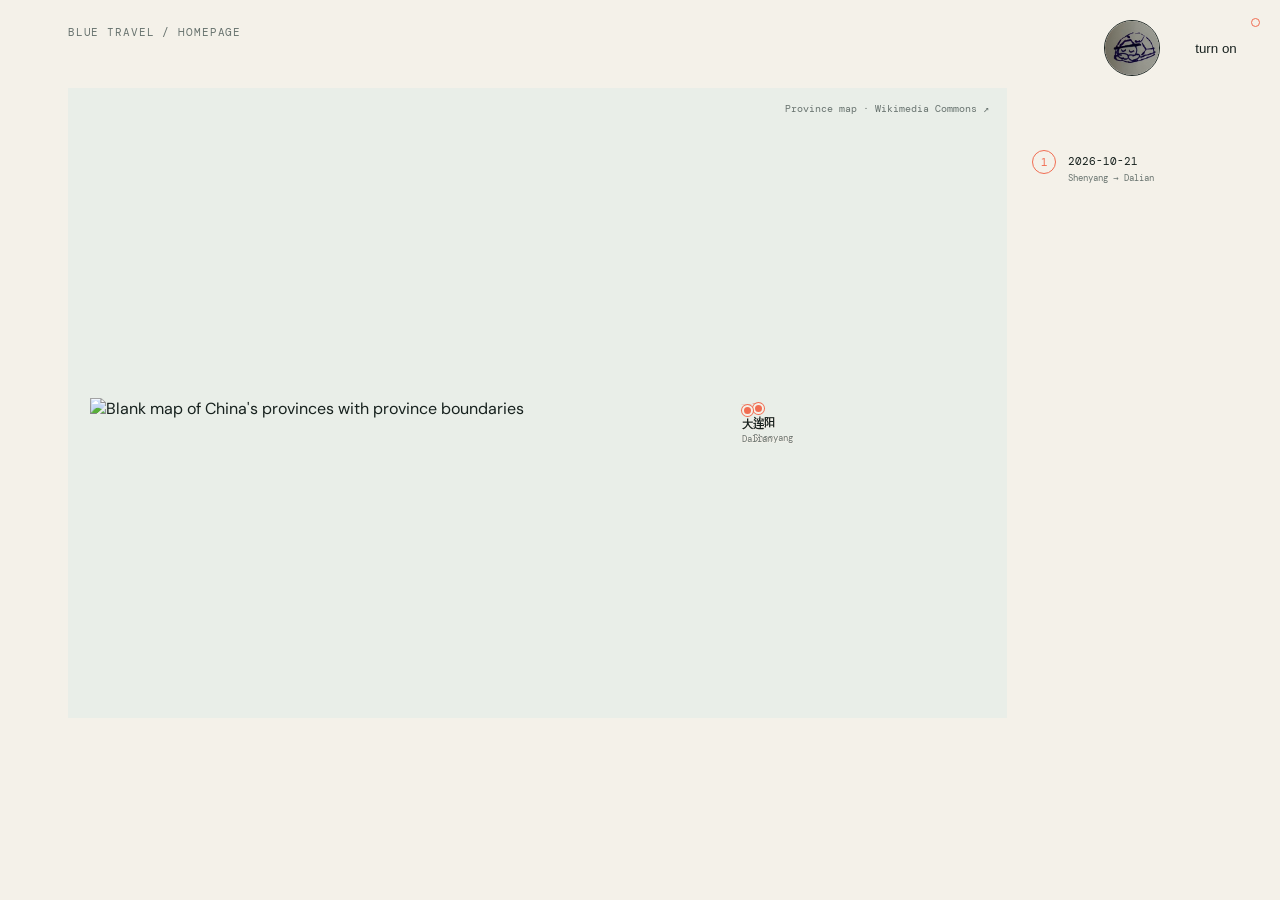
==== index.html @ b2ad7f5d "radio added" ====
<!doctype html>
<html lang="en">
  <head>
    <meta charset="UTF-8" />
    <meta name="viewport" content="width=device-width, initial-scale=1.0" />
    <meta name="description" content="Blue's map of places travelled in China." />
    <title>China map — blue travels</title>
    <link rel="stylesheet" href="styles.css" />
  </head>
  <body>
    <div class="site-shell">
      <header class="site-header map-header">
        <span class="header-stamp">Blue travel / Homepage</span>
      </header>
      <main id="top">
        <section class="map-section map-only" id="map" aria-labelledby="map-title">
          <div class="map-meta map-meta-row" id="map-title">
            <button class="map-editor-toggle" type="button" data-map-editor-toggle hidden>edit locally</button>
          </div>
          <div class="map-layout">
            <div class="map-card real-map-card">
              <a class="map-source" href="https://commons.wikimedia.org/wiki/File:China_provinces_blank.svg" target="_blank" rel="noreferrer">Province map · Wikimedia Commons ↗</a>
              <section class="map-editor" data-map-editor hidden aria-label="Local map editor">
                <div class="map-editor-heading">
                  <strong>Local map editor</strong>
                  <span>Changes stay in this browser.</span>
                </div>
                <label class="map-editor-control">Map size
                  <input data-map-scale type="range" min="0.65" max="8" step="0.01" value="1" />
                  <output data-map-scale-output>100%</output>
                </label>
                <div class="map-editor-actions">
                  <button type="button" data-map-reset>reset</button>
                  <button type="button" data-map-clear>clear saved layout</button>
                </div>
                <p class="map-editor-help">Drag the map to move it. Drag a city label to move that marker.</p>
              </section>
              <div class="map-visual">
                <img class="real-map" src="https://commons.wikimedia.org/wiki/Special:FilePath/China%20provinces%20blank.svg" alt="Blank map of China's provinces with province boundaries" />
                <svg class="route-overlay" viewBox="0 0 100 100" preserveAspectRatio="none" aria-hidden="true">
                  <path class="route-line" d="M74.1 25.8 Q72.7 28.5 72.8 32.8" />
                </svg>
                <a class="city city-shenyang" href="posts/2026-10-21-shenyang-dalian.md" aria-label="Read note about Shenyang to Dalian" data-map-x="74.1" data-map-y="25.8" data-map-marker="shenyang"><span class="city-label"><b>沈阳</b><small>Shenyang</small></span></a>
                <a class="city city-dalian" href="posts/2026-10-21-shenyang-dalian.md" aria-label="Read note about Shenyang to Dalian" data-map-x="72.8" data-map-y="32.8" data-map-marker="dalian"><span class="city-label"><b>大连</b><small>Dalian</small></span></a>
              </div>
            </div>
            <aside class="map-notes" aria-label="Map notes">
              <a class="footnote" href="posts/2026-10-21-shenyang-dalian.md">
                <span class="footnote-number">1</span>
                <span class="footnote-date">2026-10-21<br /><small>Shenyang → Dalian</small></span>
              </a>
            </aside>
          </div>
        </section>
      </main>
    </div>
    <script src="app.js"></script>
  </body>
</html>
---- styles.css ----
@import url('https://fonts.googleapis.com/css2?family=DM+Mono:wght@400;500&family=DM+Sans:wght@400;500;700&family=Playfair+Display:ital,wght@0,600;1,600&display=swap');

:root { --ink:#17211e; --muted:#68736f; --paper:#f4f1e9; --panel:#e9eee8; --line:#ccd5cc; --green:#355b4d; --accent:#f16d52; --serif:'Playfair Display', Georgia, serif; --mono:'DM Mono', monospace; --sans:'DM Sans', Arial, sans-serif; }
* { box-sizing:border-box; }
html { scroll-behavior:smooth; }
body { position:relative; margin:0; color:var(--ink); background:var(--paper); font-family:var(--sans); }
a { color:inherit; text-decoration:none; }
.site-shell { max-width:1440px; margin:auto; padding:0 5.3vw; overflow:hidden; }
.site-header { height:88px; border-bottom:1px solid var(--line); display:flex; align-items:center; justify-content:space-between; font-family:var(--mono); font-size:11px; letter-spacing:.08em; text-transform:uppercase; }
.map-header { border-bottom:0; height:64px; }
.radio-console { position:absolute; z-index:20; top:14px; right:18px; width:92px; height:68px; }
.radio-turtle { position:absolute; z-index:20; top:20px; right:120px; width:56px; height:56px; overflow:hidden; border:1px solid var(--ink); border-radius:50%; background:var(--paper); }
.radio-turtle img { display:block; width:100%; height:100%; object-fit:cover; animation:turtle-spin 5s linear infinite paused; }
.radio-console.is-live ~ .radio-turtle img { animation-play-state:running; }
@keyframes turtle-spin { to { transform:rotate(360deg); } }
.radio-debug { position:absolute; z-index:21; top:88px; right:18px; padding:3px 5px; color:var(--muted); background:rgba(244,241,233,.88); border:1px solid var(--line); font:8px var(--mono); letter-spacing:.08em; text-transform:uppercase; cursor:pointer; }
.radio-debug:hover,.radio-debug:focus-visible { color:var(--ink); border-color:var(--accent); }
.radio-debug-output { position:absolute; z-index:21; top:108px; right:18px; width:190px; margin:0; padding:8px; color:var(--ink); background:rgba(244,241,233,.96); border:1px solid var(--line); box-shadow:3px 3px 0 var(--accent); font:9px/1.45 var(--mono); white-space:pre-wrap; }
.radio-console-topline,.radio-note { display:none; }
.radio-console-main { display:block; }
.radio-toggle { position:relative; display:block; width:92px; height:68px; padding:0; color:var(--ink); background:transparent; border:0; cursor:pointer; }
.radio-toggle:focus-visible { outline:1px solid var(--accent); outline-offset:5px; }
.radio-sketch { position:absolute; inset:0; display:block; width:92px; height:68px; overflow:hidden; transform:rotate(-1deg); filter:grayscale(1) contrast(1.35) brightness(.82); }
.radio-paper,.radio-drawing { position:absolute; inset:0; display:block; width:92px; height:68px; overflow:hidden; opacity:0; }
.radio-paper { background:var(--paper); filter:drop-shadow(0 1px 1px rgba(23,33,30,.22)); }
.radio-drawing img { position:absolute; left:calc(50% + 14px); display:block; width:200px; height:auto; max-width:none; transform:translateX(-50%); mix-blend-mode:multiply; filter:grayscale(1) contrast(1.35) brightness(.82); }
.radio-drawing-1 img { top:0; }
.radio-drawing-2 img { top:-58px; }
.radio-drawing-3 img { top:-118px; }
.radio-drawing-4 img { top:-176px; left:calc(50% + 20px); }
.radio-paper-1,.radio-drawing-1 { clip-path:polygon(5% 4%, 91% 0, 100% 12%, 96% 91%, 87% 100%, 10% 96%, 0 82%, 2% 18%); }
.radio-paper-2,.radio-drawing-2 { clip-path:polygon(3% 8%, 14% 0, 96% 5%, 100% 82%, 90% 100%, 7% 94%, 0 70%); }
.radio-paper-3,.radio-drawing-3 { clip-path:polygon(8% 0, 88% 4%, 100% 20%, 94% 96%, 72% 100%, 5% 92%, 0 14%); }
.radio-paper-4,.radio-drawing-4 { clip-path:polygon(0 12%, 9% 2%, 93% 0, 100% 18%, 97% 88%, 82% 100%, 6% 95%); }
.radio-paper-1 { animation:radio-frame-1 1.6s steps(1,end) infinite paused; }
.radio-paper-2 { animation:radio-frame-2 1.6s steps(1,end) infinite paused; }
.radio-paper-3 { animation:radio-frame-3 1.6s steps(1,end) infinite paused; }
.radio-paper-4 { animation:radio-frame-4 1.6s steps(1,end) infinite paused; }
.radio-drawing-1 { animation:radio-frame-1 1.87s steps(1,end) -0.28s infinite paused; }
.radio-drawing-2 { animation:radio-frame-2 1.87s steps(1,end) -0.28s infinite paused; }
.radio-drawing-3 { animation:radio-frame-3 1.87s steps(1,end) -0.28s infinite paused; }
.radio-drawing-4 { animation:radio-frame-4 1.87s steps(1,end) -0.28s infinite paused; }
.radio-console.is-live .radio-paper,.radio-console.is-live .radio-drawing { animation-play-state:running; }
.radio-console:after { content:''; position:absolute; top:4px; right:2px; width:7px; height:7px; border:1px solid var(--accent); border-radius:50%; background:var(--paper); pointer-events:none; }
.radio-console.is-live:after { background:var(--accent); box-shadow:0 0 0 3px rgba(241,109,82,.15); }
@keyframes radio-frame-1 { 0%,24.99% { opacity:1; } 25%,100% { opacity:0; } }
@keyframes radio-frame-2 { 0%,24.99% { opacity:0; } 25%,49.99% { opacity:1; } 50%,100% { opacity:0; } }
@keyframes radio-frame-3 { 0%,49.99% { opacity:0; } 50%,74.99% { opacity:1; } 75%,100% { opacity:0; } }
@keyframes radio-frame-4 { 0%,74.99% { opacity:0; } 75%,100% { opacity:1; } }
.radio-status,.radio-track { position:absolute; width:1px; height:1px; overflow:hidden; clip:rect(0 0 0 0); white-space:nowrap; }
.wordmark { display:flex; align-items:center; gap:10px; font-weight:500; letter-spacing:.03em; }
.wordmark-mark { display:grid; place-items:center; width:27px; height:27px; border:1px solid var(--ink); border-radius:50%; font-size:17px; line-height:1; transform:rotate(-10deg); }
.site-nav { display:flex; gap:30px; color:var(--muted); }.site-nav a:hover,.text-link:hover { color:var(--accent); }.header-stamp { color:var(--muted); }
.hero { min-height:560px; display:flex; justify-content:space-between; align-items:center; padding:74px 8vw 94px 7vw; }.hero-copy { max-width:650px; }.eyebrow { margin:0 0 19px; color:var(--accent); font:500 10px var(--mono); letter-spacing:.14em; text-transform:uppercase; }.hero h1 { margin:0; font:600 clamp(52px,7.5vw,105px)/.96 var(--serif); letter-spacing:-.06em; }.hero h1 em,.about-section h2 em { color:var(--green); }.hero-intro { max-width:385px; margin:34px 0 25px; color:var(--muted); font-size:15px; line-height:1.65; }.text-link { font:500 11px var(--mono); letter-spacing:.08em; text-transform:uppercase; border-bottom:1px solid currentColor; padding-bottom:6px; }.text-link span { color:var(--accent); margin-left:9px; }.hero-aside { max-width:160px; align-self:flex-end; margin-bottom:20px; font:11px/1.6 var(--mono); color:var(--muted); }.hero-aside strong { color:var(--ink); font-weight:500; }.compass { width:59px; height:59px; border:1px solid var(--ink); border-radius:50%; display:grid; place-items:center; margin-bottom:22px; position:relative; color:var(--accent); }.compass:after { content:'↑'; position:absolute; bottom:-15px; left:25px; font-size:16px; }.tiny-rule { display:block; width:42px; border-top:1px solid var(--line); margin:23px 0; }.muted { color:var(--muted); }
.map-section,.notes-section { border-top:1px solid var(--line); padding:68px 0 102px; }.map-only { border-top:0; padding-top:12px; }.section-heading { display:flex; justify-content:space-between; align-items:end; margin-bottom:33px; }.section-heading h2 { margin:0; font:600 clamp(31px,4vw,55px)/1 var(--serif); letter-spacing:-.045em; }.map-meta { color:var(--muted); font:11px var(--mono); margin-bottom:12px; }.map-meta-row { display:flex; align-items:center; justify-content:space-between; gap:16px; }.map-editor-toggle,.map-editor-actions button { border:1px solid var(--line); padding:6px 9px; color:var(--muted); background:transparent; font:10px var(--mono); cursor:pointer; text-transform:uppercase; }.map-editor-toggle:hover,.map-editor-actions button:hover { color:var(--accent); border-color:var(--accent); }.map-hint { color:#a0aaa3; }.legend-dot { display:inline-block; width:8px; height:8px; background:var(--accent); border-radius:50%; margin-right:8px; }.map-layout { display:grid; grid-template-columns:minmax(0,1fr) 180px; gap:25px; align-items:start; }.map-card { background:var(--panel); padding:20px 24px 13px; }.real-map-card { position:relative; padding:34px 22px 24px; min-height:70vh; display:grid; place-items:center; overflow:hidden; }.map-source { position:absolute; top:14px; right:18px; z-index:3; color:var(--muted); font:10px var(--mono); }.map-editor { position:absolute; z-index:4; top:42px; left:22px; width:min(290px, calc(100% - 44px)); padding:13px; border:1px solid var(--line); background:rgba(244,241,233,.96); box-shadow:0 8px 20px rgba(23,33,30,.08); font:10px var(--mono); }.map-editor-heading { display:flex; justify-content:space-between; gap:12px; margin-bottom:12px; }.map-editor-heading strong { font-weight:500; color:var(--ink); }.map-editor-heading span,.map-editor-help { color:var(--muted); }.map-editor-control { display:grid; grid-template-columns:auto 1fr auto; align-items:center; gap:9px; }.map-editor-control input { accent-color:var(--accent); width:100%; }.map-editor-control output { color:var(--accent); min-width:36px; text-align:right; }.map-editor-actions { display:flex; gap:7px; margin-top:11px; }.map-editor-actions button { padding:4px 6px; font-size:9px; }.map-editor-help { margin:11px 0 0; line-height:1.45; }.map-visual { position:relative; width:min(100%, 1050px); transform:scale(1); transform-origin:var(--focus-x, 50%) var(--focus-y, 50%); transition:transform 1.8s cubic-bezier(.2,.75,.25,1); will-change:transform; }.map-visual.arrived { transform:scale(1.55); }.map-visual.has-local-layout { transform:translate3d(var(--map-offset-x, 0px), var(--map-offset-y, 0px), 0) scale(var(--map-scale, 1)); transition:transform .15s ease-out; }.map-visual.is-draggable { cursor:grab; touch-action:none; }.map-visual.is-dragging { cursor:grabbing; }.real-map { display:block; width:100%; height:auto; mix-blend-mode:multiply; pointer-events:none; }.route-overlay { position:absolute; inset:0; width:100%; height:100%; overflow:visible; pointer-events:none; }.route-overlay a { pointer-events:auto; }.route-line { fill:none; stroke:var(--accent); stroke-width:.35; stroke-dasharray:1.1 1; }.route-number { fill:var(--paper); stroke:var(--accent); stroke-width:.35; }.route-overlay text { fill:var(--accent); font:3px var(--mono); text-anchor:middle; }.city { position:absolute; z-index:2; display:flex; flex-direction:column; color:var(--ink); font:11px var(--sans); line-height:1.05; text-shadow:0 1px 0 var(--paper), 1px 0 var(--paper), -1px 0 var(--paper); }.city:before { content:''; width:7px; height:7px; margin-bottom:3px; background:var(--accent); border:2px solid var(--paper); border-radius:50%; box-shadow:0 0 0 1px var(--accent); }.city small { margin-top:3px; color:var(--muted); font:9px var(--mono); }.city-shenyang { left:74.1%; top:25.8%; }.city-dalian { left:72.8%; top:32.8%; }.map-card.is-editing .city { cursor:grab; user-select:none; touch-action:none; }.map-card.is-editing .city.is-dragging { cursor:grabbing; }.map-notes { padding-top:62px; }.footnote { display:flex; gap:12px; align-items:flex-start; color:var(--ink); }.footnote-number { display:grid; place-items:center; width:24px; height:24px; border:1px solid var(--accent); border-radius:50%; color:var(--accent); font:11px var(--mono); }.footnote-date { padding-top:4px; color:var(--ink); font:11px var(--mono); line-height:1.45; }.footnote-date small { color:var(--muted); font-size:9px; }
.notes-section { padding-bottom:120px; }.post-grid { display:grid; grid-template-columns:repeat(3,1fr); gap:17px; }.post-card { min-height:260px; padding:24px; border:1px solid var(--line); display:flex; flex-direction:column; justify-content:space-between; transition:background .2s, transform .2s; }.post-card:hover { background:#eaf0e9; transform:translateY(-4px); }.post-card .post-tag { color:var(--accent); font:10px var(--mono); text-transform:uppercase; letter-spacing:.08em; }.post-card h3 { margin:18px 0 8px; font:600 27px/1.08 var(--serif); }.post-card p { color:var(--muted); font-size:13px; line-height:1.55; }.post-card footer { color:var(--muted); font:10px var(--mono); }.loading { color:var(--muted); }.about-section { border-top:1px solid var(--line); padding:70px 0 100px; }.about-grid { display:grid; grid-template-columns:1fr 1fr; gap:15%; align-items:start; }.about-section h2 { margin:0; font:600 clamp(38px,5vw,68px)/1 var(--serif); letter-spacing:-.05em; }.about-grid > p { max-width:320px; margin:0; color:var(--muted); font-size:15px; line-height:1.8; }.site-footer { border-top:1px solid var(--line); display:flex; justify-content:space-between; padding:24px 0 34px; color:var(--muted); font:10px var(--mono); letter-spacing:.05em; text-transform:uppercase; }
.note-content { max-width:720px; padding:90px 0 140px; }.note-content h1 { max-width:660px; margin:0 0 42px; font:600 clamp(48px,8vw,104px)/.96 var(--serif); letter-spacing:-.06em; }.note-content p:not(.eyebrow) { max-width:520px; margin:0 0 22px; color:var(--muted); font-size:16px; line-height:1.8; }
@media (max-width:700px) { .site-shell { padding:0 20px; }.site-header { height:52px; }.header-stamp { font-size:9px; }.map-section,.notes-section { padding:34px 0 55px; }.section-heading { align-items:start; flex-direction:column; gap:20px; }.map-layout { grid-template-columns:1fr; }.map-card { padding:12px 9px 4px; }.real-map-card { min-height:55vh; padding:30px 8px 12px; }.map-source { top:10px; right:10px; font-size:8px; }.map-notes { padding:15px 0 0; }.map-visual.arrived { transform:scale(1.4); }.map-toolbar { padding:4px 5px; }.map-note { border-left:0; border-top:1px solid var(--line); margin-top:28px; padding:23px 0; min-height:0; }.post-grid { grid-template-columns:1fr; }.about-grid { grid-template-columns:1fr; gap:30px; }.site-footer { gap:13px; flex-wrap:wrap; font-size:9px; }.radio-console { top:10px; right:12px; transform:scale(.86); transform-origin:top right; }.radio-turtle { top:15px; right:100px; width:48px; height:48px; }.radio-debug { top:74px; right:12px; }.radio-debug-output { top:94px; right:12px; max-width:calc(100vw - 24px); } }
@media (prefers-reduced-motion: reduce) { .map-visual { transition:none; }.map-visual.arrived { transform:none; }.map-visual.has-local-layout { transform:translate3d(var(--map-offset-x, 0px), var(--map-offset-y, 0px), 0) scale(var(--map-scale, 1)); }.radio-console.is-live .radio-paper,.radio-console.is-live .radio-drawing { animation:none; }.radio-console.is-live .radio-paper-1,.radio-console.is-live .radio-drawing-1 { opacity:1; }.radio-turtle img { animation:none; } }

.city-label { display:flex; flex-direction:column; transform:scale(var(--city-label-scale, 1)); transform-origin:top left; transition:transform .15s ease-out, opacity .15s ease-out; }
.labels-hidden .city-label { opacity:0; visibility:hidden; }
.city:hover .city-label b { color:var(--accent); }
.map-visual.is-arriving { transition:transform 1.8s cubic-bezier(.2,.75,.25,1); }
.map-visual { will-change:auto; }
.map-visual.is-arriving,.map-visual.is-dragging { will-change:transform; }
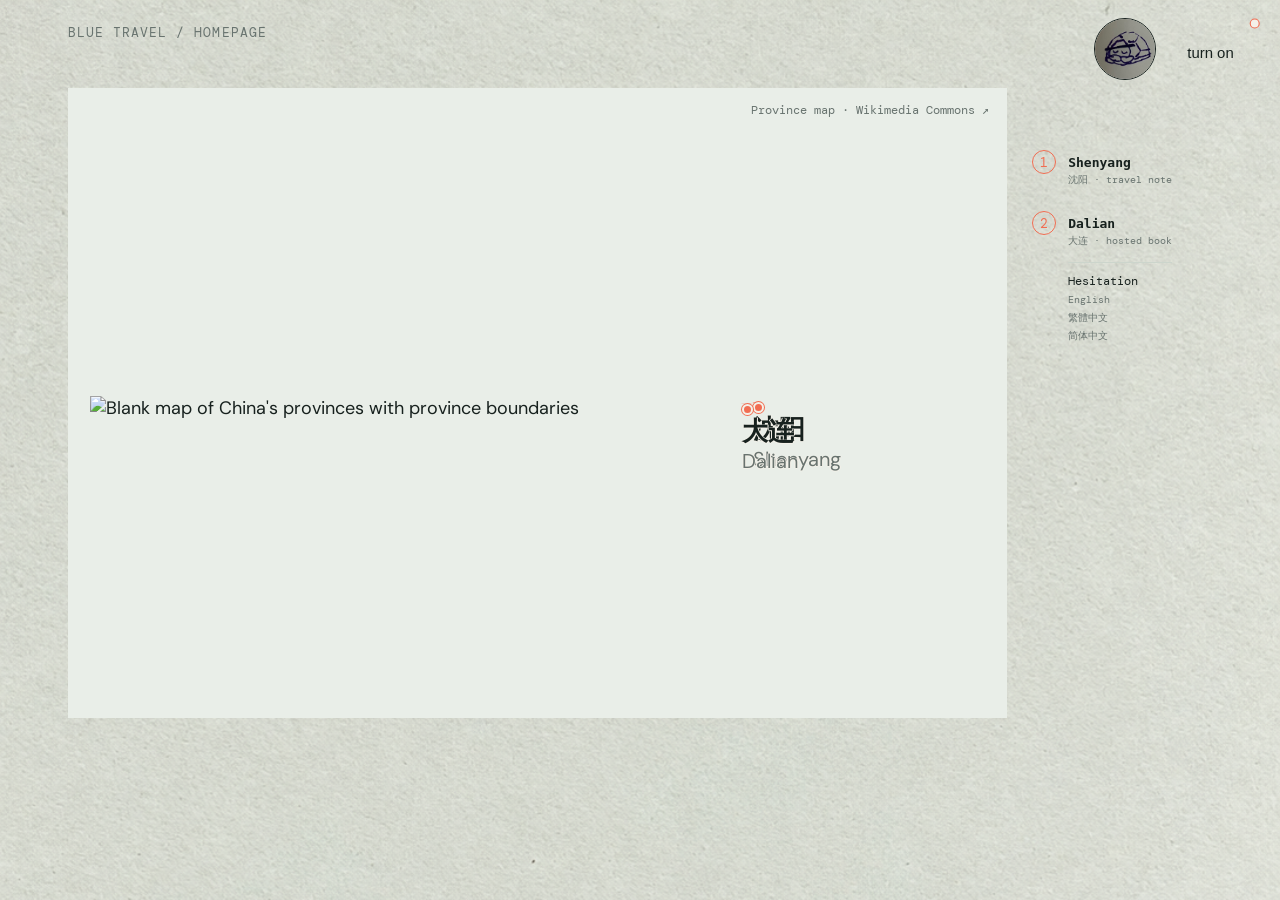
==== commit ed62a341: "map route location fix, background added, list format changed, book uploaded, radio skip feature add" ====
--- a/index.html
+++ b/index.html
@@ -29,6 +29,30 @@
                   <input data-map-scale type="range" min="0.65" max="8" step="0.01" value="1" />
                   <output data-map-scale-output>100%</output>
                 </label>
+                <label class="map-editor-select">Chinese font
+                  <select data-city-font-chinese>
+                    <option value="system-sans">System sans</option>
+                    <option value="noto-sans-cjk">Noto Sans CJK</option>
+                    <option value="noto-serif-cjk">Noto Serif CJK</option>
+                    <option value="source-han-sans">Source Han Sans</option>
+                    <option value="source-han-serif">Source Han Serif</option>
+                    <option value="microsoft-yahei">Microsoft YaHei</option>
+                    <option value="simsun">SimSun</option>
+                    <option value="kaiti">KaiTi</option>
+                  </select>
+                </label>
+                <label class="map-editor-select">English font
+                  <select data-city-font-english>
+                    <option value="dm-sans">DM Sans</option>
+                    <option value="dm-mono">DM Mono</option>
+                    <option value="playfair">Playfair Display</option>
+                    <option value="georgia">Georgia</option>
+                    <option value="arial">Arial</option>
+                    <option value="helvetica">Helvetica Neue</option>
+                    <option value="times">Times New Roman</option>
+                    <option value="courier">Courier New</option>
+                  </select>
+                </label>
                 <div class="map-editor-actions">
                   <button type="button" data-map-reset>reset</button>
                   <button type="button" data-map-clear>clear saved layout</button>
@@ -47,8 +71,20 @@
             <aside class="map-notes" aria-label="Map notes">
               <a class="footnote" href="posts/2026-10-21-shenyang-dalian.md">
                 <span class="footnote-number">1</span>
-                <span class="footnote-date">2026-10-21<br /><small>Shenyang → Dalian</small></span>
+                <span class="footnote-date"><strong>Shenyang</strong><small>沈阳 · travel note</small></span>
               </a>
+              <div class="footnote footnote-dalian">
+                <span class="footnote-number">2</span>
+                <div class="footnote-date">
+                  <a class="footnote-place" href="posts/2026-10-21-shenyang-dalian.md"><strong>Dalian</strong><small>大连 · hosted book</small></a>
+                  <div class="footnote-book" aria-label="Hesitation editions">
+                    <span>Hesitation</span>
+                    <a href="extracted-book/english.md">English</a>
+                    <a href="extracted-book/chinese-traditional.md">繁體中文</a>
+                    <a href="extracted-book/chinese-simplified.md">简体中文</a>
+                  </div>
+                </div>
+              </div>
             </aside>
           </div>
         </section>
--- a/styles.css
+++ b/styles.css
@@ -3,19 +3,22 @@
 :root { --ink:#17211e; --muted:#68736f; --paper:#f4f1e9; --panel:#e9eee8; --line:#ccd5cc; --green:#355b4d; --accent:#f16d52; --serif:'Playfair Display', Georgia, serif; --mono:'DM Mono', monospace; --sans:'DM Sans', Arial, sans-serif; }
 * { box-sizing:border-box; }
 html { scroll-behavior:smooth; }
-body { position:relative; margin:0; color:var(--ink); background:var(--paper); font-family:var(--sans); }
+body { position:relative; margin:0; color:var(--ink); background-color:var(--paper); background-image:url('background-sharpened.png'); background-position:center top; background-size:cover; background-attachment:fixed; background-repeat:no-repeat; font-family:var(--sans); font-size:18px; }
 a { color:inherit; text-decoration:none; }
 .site-shell { max-width:1440px; margin:auto; padding:0 5.3vw; overflow:hidden; }
-.site-header { height:88px; border-bottom:1px solid var(--line); display:flex; align-items:center; justify-content:space-between; font-family:var(--mono); font-size:11px; letter-spacing:.08em; text-transform:uppercase; }
+.site-header { height:88px; border-bottom:1px solid var(--line); display:flex; align-items:center; justify-content:space-between; font-family:var(--mono); font-size:13px; letter-spacing:.08em; text-transform:uppercase; }
 .map-header { border-bottom:0; height:64px; }
-.radio-console { position:absolute; z-index:20; top:14px; right:18px; width:92px; height:68px; }
-.radio-turtle { position:absolute; z-index:20; top:20px; right:120px; width:56px; height:56px; overflow:hidden; border:1px solid var(--ink); border-radius:50%; background:var(--paper); }
+.radio-console { position:absolute; z-index:20; top:14px; right:18px; width:92px; height:68px; transform:scale(1.12); transform-origin:top right; }
+.radio-turtle { position:absolute; z-index:20; top:18px; right:124px; width:62px; height:62px; overflow:hidden; padding:0; border:1px solid var(--ink); border-radius:50%; background:var(--paper); cursor:pointer; }
+.radio-turtle:focus-visible { outline:1px solid var(--accent); outline-offset:5px; }
 .radio-turtle img { display:block; width:100%; height:100%; object-fit:cover; animation:turtle-spin 5s linear infinite paused; }
 .radio-console.is-live ~ .radio-turtle img { animation-play-state:running; }
 @keyframes turtle-spin { to { transform:rotate(360deg); } }
-.radio-debug { position:absolute; z-index:21; top:88px; right:18px; padding:3px 5px; color:var(--muted); background:rgba(244,241,233,.88); border:1px solid var(--line); font:8px var(--mono); letter-spacing:.08em; text-transform:uppercase; cursor:pointer; }
+.radio-debug { position:absolute; z-index:21; top:88px; right:18px; padding:3px 5px; color:var(--muted); background:rgba(244,241,233,.88); border:1px solid var(--line); font:9px var(--mono); letter-spacing:.08em; text-transform:uppercase; cursor:pointer; }
 .radio-debug:hover,.radio-debug:focus-visible { color:var(--ink); border-color:var(--accent); }
-.radio-debug-output { position:absolute; z-index:21; top:108px; right:18px; width:190px; margin:0; padding:8px; color:var(--ink); background:rgba(244,241,233,.96); border:1px solid var(--line); box-shadow:3px 3px 0 var(--accent); font:9px/1.45 var(--mono); white-space:pre-wrap; }
+.radio-debug-next { position:absolute; z-index:21; top:88px; right:62px; padding:3px 5px; color:var(--muted); background:rgba(244,241,233,.88); border:1px solid var(--line); font:9px var(--mono); letter-spacing:.08em; text-transform:uppercase; cursor:pointer; }
+.radio-debug-next:hover,.radio-debug-next:focus-visible { color:var(--ink); border-color:var(--accent); }
+.radio-debug-output { position:absolute; z-index:21; top:108px; right:18px; width:190px; margin:0; padding:8px; color:var(--ink); background:rgba(244,241,233,.96); border:1px solid var(--line); box-shadow:3px 3px 0 var(--accent); font:10px/1.45 var(--mono); white-space:pre-wrap; }
 .radio-console-topline,.radio-note { display:none; }
 .radio-console-main { display:block; }
 .radio-toggle { position:relative; display:block; width:92px; height:68px; padding:0; color:var(--ink); background:transparent; border:0; cursor:pointer; }
@@ -49,16 +52,24 @@
 @keyframes radio-frame-4 { 0%,74.99% { opacity:0; } 75%,100% { opacity:1; } }
 .radio-status,.radio-track { position:absolute; width:1px; height:1px; overflow:hidden; clip:rect(0 0 0 0); white-space:nowrap; }
 .wordmark { display:flex; align-items:center; gap:10px; font-weight:500; letter-spacing:.03em; }
-.wordmark-mark { display:grid; place-items:center; width:27px; height:27px; border:1px solid var(--ink); border-radius:50%; font-size:17px; line-height:1; transform:rotate(-10deg); }
+.wordmark-mark { display:grid; place-items:center; width:27px; height:27px; border:1px solid var(--ink); border-radius:50%; font-size:20px; line-height:1; transform:rotate(-10deg); }
 .site-nav { display:flex; gap:30px; color:var(--muted); }.site-nav a:hover,.text-link:hover { color:var(--accent); }.header-stamp { color:var(--muted); }
-.hero { min-height:560px; display:flex; justify-content:space-between; align-items:center; padding:74px 8vw 94px 7vw; }.hero-copy { max-width:650px; }.eyebrow { margin:0 0 19px; color:var(--accent); font:500 10px var(--mono); letter-spacing:.14em; text-transform:uppercase; }.hero h1 { margin:0; font:600 clamp(52px,7.5vw,105px)/.96 var(--serif); letter-spacing:-.06em; }.hero h1 em,.about-section h2 em { color:var(--green); }.hero-intro { max-width:385px; margin:34px 0 25px; color:var(--muted); font-size:15px; line-height:1.65; }.text-link { font:500 11px var(--mono); letter-spacing:.08em; text-transform:uppercase; border-bottom:1px solid currentColor; padding-bottom:6px; }.text-link span { color:var(--accent); margin-left:9px; }.hero-aside { max-width:160px; align-self:flex-end; margin-bottom:20px; font:11px/1.6 var(--mono); color:var(--muted); }.hero-aside strong { color:var(--ink); font-weight:500; }.compass { width:59px; height:59px; border:1px solid var(--ink); border-radius:50%; display:grid; place-items:center; margin-bottom:22px; position:relative; color:var(--accent); }.compass:after { content:'↑'; position:absolute; bottom:-15px; left:25px; font-size:16px; }.tiny-rule { display:block; width:42px; border-top:1px solid var(--line); margin:23px 0; }.muted { color:var(--muted); }
-.map-section,.notes-section { border-top:1px solid var(--line); padding:68px 0 102px; }.map-only { border-top:0; padding-top:12px; }.section-heading { display:flex; justify-content:space-between; align-items:end; margin-bottom:33px; }.section-heading h2 { margin:0; font:600 clamp(31px,4vw,55px)/1 var(--serif); letter-spacing:-.045em; }.map-meta { color:var(--muted); font:11px var(--mono); margin-bottom:12px; }.map-meta-row { display:flex; align-items:center; justify-content:space-between; gap:16px; }.map-editor-toggle,.map-editor-actions button { border:1px solid var(--line); padding:6px 9px; color:var(--muted); background:transparent; font:10px var(--mono); cursor:pointer; text-transform:uppercase; }.map-editor-toggle:hover,.map-editor-actions button:hover { color:var(--accent); border-color:var(--accent); }.map-hint { color:#a0aaa3; }.legend-dot { display:inline-block; width:8px; height:8px; background:var(--accent); border-radius:50%; margin-right:8px; }.map-layout { display:grid; grid-template-columns:minmax(0,1fr) 180px; gap:25px; align-items:start; }.map-card { background:var(--panel); padding:20px 24px 13px; }.real-map-card { position:relative; padding:34px 22px 24px; min-height:70vh; display:grid; place-items:center; overflow:hidden; }.map-source { position:absolute; top:14px; right:18px; z-index:3; color:var(--muted); font:10px var(--mono); }.map-editor { position:absolute; z-index:4; top:42px; left:22px; width:min(290px, calc(100% - 44px)); padding:13px; border:1px solid var(--line); background:rgba(244,241,233,.96); box-shadow:0 8px 20px rgba(23,33,30,.08); font:10px var(--mono); }.map-editor-heading { display:flex; justify-content:space-between; gap:12px; margin-bottom:12px; }.map-editor-heading strong { font-weight:500; color:var(--ink); }.map-editor-heading span,.map-editor-help { color:var(--muted); }.map-editor-control { display:grid; grid-template-columns:auto 1fr auto; align-items:center; gap:9px; }.map-editor-control input { accent-color:var(--accent); width:100%; }.map-editor-control output { color:var(--accent); min-width:36px; text-align:right; }.map-editor-actions { display:flex; gap:7px; margin-top:11px; }.map-editor-actions button { padding:4px 6px; font-size:9px; }.map-editor-help { margin:11px 0 0; line-height:1.45; }.map-visual { position:relative; width:min(100%, 1050px); transform:scale(1); transform-origin:var(--focus-x, 50%) var(--focus-y, 50%); transition:transform 1.8s cubic-bezier(.2,.75,.25,1); will-change:transform; }.map-visual.arrived { transform:scale(1.55); }.map-visual.has-local-layout { transform:translate3d(var(--map-offset-x, 0px), var(--map-offset-y, 0px), 0) scale(var(--map-scale, 1)); transition:transform .15s ease-out; }.map-visual.is-draggable { cursor:grab; touch-action:none; }.map-visual.is-dragging { cursor:grabbing; }.real-map { display:block; width:100%; height:auto; mix-blend-mode:multiply; pointer-events:none; }.route-overlay { position:absolute; inset:0; width:100%; height:100%; overflow:visible; pointer-events:none; }.route-overlay a { pointer-events:auto; }.route-line { fill:none; stroke:var(--accent); stroke-width:.35; stroke-dasharray:1.1 1; }.route-number { fill:var(--paper); stroke:var(--accent); stroke-width:.35; }.route-overlay text { fill:var(--accent); font:3px var(--mono); text-anchor:middle; }.city { position:absolute; z-index:2; display:flex; flex-direction:column; color:var(--ink); font:11px var(--sans); line-height:1.05; text-shadow:0 1px 0 var(--paper), 1px 0 var(--paper), -1px 0 var(--paper); }.city:before { content:''; width:7px; height:7px; margin-bottom:3px; background:var(--accent); border:2px solid var(--paper); border-radius:50%; box-shadow:0 0 0 1px var(--accent); }.city small { margin-top:3px; color:var(--muted); font:9px var(--mono); }.city-shenyang { left:74.1%; top:25.8%; }.city-dalian { left:72.8%; top:32.8%; }.map-card.is-editing .city { cursor:grab; user-select:none; touch-action:none; }.map-card.is-editing .city.is-dragging { cursor:grabbing; }.map-notes { padding-top:62px; }.footnote { display:flex; gap:12px; align-items:flex-start; color:var(--ink); }.footnote-number { display:grid; place-items:center; width:24px; height:24px; border:1px solid var(--accent); border-radius:50%; color:var(--accent); font:11px var(--mono); }.footnote-date { padding-top:4px; color:var(--ink); font:11px var(--mono); line-height:1.45; }.footnote-date small { color:var(--muted); font-size:9px; }
-.notes-section { padding-bottom:120px; }.post-grid { display:grid; grid-template-columns:repeat(3,1fr); gap:17px; }.post-card { min-height:260px; padding:24px; border:1px solid var(--line); display:flex; flex-direction:column; justify-content:space-between; transition:background .2s, transform .2s; }.post-card:hover { background:#eaf0e9; transform:translateY(-4px); }.post-card .post-tag { color:var(--accent); font:10px var(--mono); text-transform:uppercase; letter-spacing:.08em; }.post-card h3 { margin:18px 0 8px; font:600 27px/1.08 var(--serif); }.post-card p { color:var(--muted); font-size:13px; line-height:1.55; }.post-card footer { color:var(--muted); font:10px var(--mono); }.loading { color:var(--muted); }.about-section { border-top:1px solid var(--line); padding:70px 0 100px; }.about-grid { display:grid; grid-template-columns:1fr 1fr; gap:15%; align-items:start; }.about-section h2 { margin:0; font:600 clamp(38px,5vw,68px)/1 var(--serif); letter-spacing:-.05em; }.about-grid > p { max-width:320px; margin:0; color:var(--muted); font-size:15px; line-height:1.8; }.site-footer { border-top:1px solid var(--line); display:flex; justify-content:space-between; padding:24px 0 34px; color:var(--muted); font:10px var(--mono); letter-spacing:.05em; text-transform:uppercase; }
-.note-content { max-width:720px; padding:90px 0 140px; }.note-content h1 { max-width:660px; margin:0 0 42px; font:600 clamp(48px,8vw,104px)/.96 var(--serif); letter-spacing:-.06em; }.note-content p:not(.eyebrow) { max-width:520px; margin:0 0 22px; color:var(--muted); font-size:16px; line-height:1.8; }
-@media (max-width:700px) { .site-shell { padding:0 20px; }.site-header { height:52px; }.header-stamp { font-size:9px; }.map-section,.notes-section { padding:34px 0 55px; }.section-heading { align-items:start; flex-direction:column; gap:20px; }.map-layout { grid-template-columns:1fr; }.map-card { padding:12px 9px 4px; }.real-map-card { min-height:55vh; padding:30px 8px 12px; }.map-source { top:10px; right:10px; font-size:8px; }.map-notes { padding:15px 0 0; }.map-visual.arrived { transform:scale(1.4); }.map-toolbar { padding:4px 5px; }.map-note { border-left:0; border-top:1px solid var(--line); margin-top:28px; padding:23px 0; min-height:0; }.post-grid { grid-template-columns:1fr; }.about-grid { grid-template-columns:1fr; gap:30px; }.site-footer { gap:13px; flex-wrap:wrap; font-size:9px; }.radio-console { top:10px; right:12px; transform:scale(.86); transform-origin:top right; }.radio-turtle { top:15px; right:100px; width:48px; height:48px; }.radio-debug { top:74px; right:12px; }.radio-debug-output { top:94px; right:12px; max-width:calc(100vw - 24px); } }
+.hero { min-height:560px; display:flex; justify-content:space-between; align-items:center; padding:74px 8vw 94px 7vw; }.hero-copy { max-width:650px; }.eyebrow { margin:0 0 19px; color:var(--accent); font:500 12px var(--mono); letter-spacing:.14em; text-transform:uppercase; }.hero h1 { margin:0; font:600 clamp(60px,8.625vw,121px)/.96 var(--serif); letter-spacing:-.06em; }.hero h1 em,.about-section h2 em { color:var(--green); }.hero-intro { max-width:385px; margin:34px 0 25px; color:var(--muted); font-size:17px; line-height:1.65; }.text-link { font:500 13px var(--mono); letter-spacing:.08em; text-transform:uppercase; border-bottom:1px solid currentColor; padding-bottom:6px; }.text-link span { color:var(--accent); margin-left:9px; }.hero-aside { max-width:160px; align-self:flex-end; margin-bottom:20px; font:13px/1.6 var(--mono); color:var(--muted); }.hero-aside strong { color:var(--ink); font-weight:500; }.compass { width:59px; height:59px; border:1px solid var(--ink); border-radius:50%; display:grid; place-items:center; margin-bottom:22px; position:relative; color:var(--accent); }.compass:after { content:'↑'; position:absolute; bottom:-15px; left:25px; font-size:18px; }.tiny-rule { display:block; width:42px; border-top:1px solid var(--line); margin:23px 0; }.muted { color:var(--muted); }
+.map-section,.notes-section { border-top:1px solid var(--line); padding:68px 0 102px; }.map-only { border-top:0; padding-top:12px; }.section-heading { display:flex; justify-content:space-between; align-items:end; margin-bottom:33px; }.section-heading h2 { margin:0; font:600 clamp(36px,4.6vw,63px)/1 var(--serif); letter-spacing:-.045em; }.map-meta { color:var(--muted); font:13px var(--mono); margin-bottom:12px; }.map-meta-row { display:flex; align-items:center; justify-content:space-between; gap:16px; }.map-editor-toggle,.map-editor-actions button { border:1px solid var(--line); padding:6px 9px; color:var(--muted); background:transparent; font:12px var(--mono); cursor:pointer; text-transform:uppercase; }.map-editor-toggle:hover,.map-editor-actions button:hover { color:var(--accent); border-color:var(--accent); }.map-hint { color:#a0aaa3; }.legend-dot { display:inline-block; width:8px; height:8px; background:var(--accent); border-radius:50%; margin-right:8px; }.map-layout { display:grid; grid-template-columns:minmax(0,1fr) 180px; gap:25px; align-items:start; }.map-card { background:var(--panel); padding:20px 24px 13px; }.real-map-card { position:relative; padding:34px 22px 24px; min-height:70vh; display:grid; place-items:center; overflow:hidden; }.map-source { position:absolute; top:14px; right:18px; z-index:3; color:var(--muted); font:12px var(--mono); }.map-editor { position:absolute; z-index:4; top:42px; left:22px; width:min(340px, calc(100% - 44px)); padding:13px; border:1px solid var(--line); background:rgba(244,241,233,.96); box-shadow:0 8px 20px rgba(23,33,30,.08); font:12px var(--mono); }.map-editor-heading { display:flex; justify-content:space-between; gap:12px; margin-bottom:12px; }.map-editor-heading strong { font-weight:500; color:var(--ink); }.map-editor-heading span,.map-editor-help { color:var(--muted); }.map-editor-control { display:grid; grid-template-columns:auto 1fr auto; align-items:center; gap:9px; }.map-editor-control input { accent-color:var(--accent); width:100%; }.map-editor-control output { color:var(--accent); min-width:36px; text-align:right; }.map-editor-select { display:grid; grid-template-columns:100px 1fr; align-items:center; gap:9px; margin-top:9px; }.map-editor-select select { min-width:0; padding:3px 5px; border:1px solid var(--line); color:var(--ink); background:transparent; font:12px var(--mono); }.map-editor-actions { display:flex; gap:7px; margin-top:11px; }.map-editor-actions button { padding:4px 6px; font-size:10px; }.map-editor-help { margin:11px 0 0; line-height:1.45; }.map-visual { position:relative; width:min(100%, 1050px); transform:scale(1); transform-origin:var(--focus-x, 50%) var(--focus-y, 50%); transition:transform 1.8s cubic-bezier(.2,.75,.25,1); will-change:transform; }.map-visual.arrived { transform:scale(1.55); }.map-visual.has-local-layout { transform:translate3d(var(--map-offset-x, 0px), var(--map-offset-y, 0px), 0) scale(var(--map-scale, 1)); transition:transform .15s ease-out; }.map-visual.is-draggable { cursor:grab; touch-action:none; }.map-visual.is-dragging { cursor:grabbing; }.real-map { display:block; width:100%; height:auto; mix-blend-mode:multiply; pointer-events:none; }.route-overlay { position:absolute; inset:0; width:100%; height:100%; overflow:visible; pointer-events:none; }.route-overlay a { pointer-events:auto; }.route-line { fill:none; stroke:var(--accent); stroke-width:.35; stroke-dasharray:1.1 1; }.route-number { fill:var(--paper); stroke:var(--accent); stroke-width:.35; }.route-overlay text { fill:var(--accent); font:3.5px var(--mono); text-anchor:middle; }.city { position:absolute; z-index:2; display:flex; flex-direction:column; color:var(--ink); font:26px var(--sans); line-height:1.05; text-shadow:0 1px 0 var(--paper), 1px 0 var(--paper), -1px 0 var(--paper); }.city:before { content:''; width:7px; height:7px; margin-bottom:3px; background:var(--accent); border:2px solid var(--paper); border-radius:50%; box-shadow:0 0 0 1px var(--accent); }.city-label b { font-family:var(--city-chinese-font, var(--sans)); }.city small { margin-top:3px; color:var(--muted); font:20px var(--city-english-font, var(--mono)); }.city-shenyang { left:74.1%; top:25.8%; }.city-dalian { left:72.8%; top:32.8%; }.map-card.is-editing .city { cursor:grab; user-select:none; touch-action:none; }.map-card.is-editing .city.is-dragging { cursor:grabbing; }.map-notes { padding-top:62px; }.footnote { display:flex; gap:12px; align-items:flex-start; color:var(--ink); }.footnote-number { display:grid; place-items:center; width:24px; height:24px; border:1px solid var(--accent); border-radius:50%; color:var(--accent); font:13px var(--mono); }.footnote-date { padding-top:4px; color:var(--ink); font:13px var(--mono); line-height:1.45; }.footnote-date small { color:var(--muted); font-size:10px; }
+.notes-section { padding-bottom:120px; }.post-grid { display:grid; grid-template-columns:repeat(3,1fr); gap:17px; }.post-card { min-height:260px; padding:24px; border:1px solid var(--line); display:flex; flex-direction:column; justify-content:space-between; transition:background .2s, transform .2s; }.post-card:hover { background:#eaf0e9; transform:translateY(-4px); }.post-card .post-tag { color:var(--accent); font:12px var(--mono); text-transform:uppercase; letter-spacing:.08em; }.post-card h3 { margin:18px 0 8px; font:600 31px/1.08 var(--serif); }.post-card p { color:var(--muted); font-size:15px; line-height:1.55; }.post-card footer { color:var(--muted); font:12px var(--mono); }.loading { color:var(--muted); }.about-section { border-top:1px solid var(--line); padding:70px 0 100px; }.about-grid { display:grid; grid-template-columns:1fr 1fr; gap:15%; align-items:start; }.about-section h2 { margin:0; font:600 clamp(44px,5.75vw,78px)/1 var(--serif); letter-spacing:-.05em; }.about-grid > p { max-width:320px; margin:0; color:var(--muted); font-size:17px; line-height:1.8; }.site-footer { border-top:1px solid var(--line); display:flex; justify-content:space-between; padding:24px 0 34px; color:var(--muted); font:12px var(--mono); letter-spacing:.05em; text-transform:uppercase; }
+.note-content { max-width:720px; padding:90px 0 140px; }.note-content h1 { max-width:660px; margin:0 0 42px; font:600 clamp(55px,9.2vw,120px)/.96 var(--serif); letter-spacing:-.06em; }.note-content p:not(.eyebrow) { max-width:520px; margin:0 0 22px; color:var(--muted); font-size:18px; line-height:1.8; }
+@media (max-width:700px) { .site-shell { padding:0 20px; }.site-header { height:52px; }.header-stamp { font-size:10px; }.map-section,.notes-section { padding:34px 0 55px; }.section-heading { align-items:start; flex-direction:column; gap:20px; }.map-layout { grid-template-columns:1fr; }.map-card { padding:12px 9px 4px; }.real-map-card { min-height:55vh; padding:30px 8px 12px; }.map-source { top:10px; right:10px; font-size:9px; }.map-notes { padding:15px 0 0; }.map-visual.arrived { transform:scale(1.4); }.map-toolbar { padding:4px 5px; }.map-note { border-left:0; border-top:1px solid var(--line); margin-top:28px; padding:23px 0; min-height:0; }.post-grid { grid-template-columns:1fr; }.about-grid { grid-template-columns:1fr; gap:30px; }.site-footer { gap:13px; flex-wrap:wrap; font-size:10px; }.radio-console { top:10px; right:12px; transform:scale(.96); transform-origin:top right; }.radio-turtle { top:13px; right:102px; width:54px; height:54px; }.radio-debug { top:74px; right:12px; }.radio-debug-next { top:74px; right:56px; }.radio-debug-output { top:94px; right:12px; max-width:calc(100vw - 24px); } }
 @media (prefers-reduced-motion: reduce) { .map-visual { transition:none; }.map-visual.arrived { transform:none; }.map-visual.has-local-layout { transform:translate3d(var(--map-offset-x, 0px), var(--map-offset-y, 0px), 0) scale(var(--map-scale, 1)); }.radio-console.is-live .radio-paper,.radio-console.is-live .radio-drawing { animation:none; }.radio-console.is-live .radio-paper-1,.radio-console.is-live .radio-drawing-1 { opacity:1; }.radio-turtle img { animation:none; } }
 
 .city-label { display:flex; flex-direction:column; transform:scale(var(--city-label-scale, 1)); transform-origin:top left; transition:transform .15s ease-out, opacity .15s ease-out; }
+.footnote + .footnote { margin-top:24px; }
+.footnote-number { flex:0 0 auto; }
+.footnote-date small { display:block; }
+.footnote-place { display:block; color:var(--ink); }
+.footnote-place:hover,.footnote-book a:hover { color:var(--accent); }
+.footnote-book { display:grid; gap:4px; margin-top:13px; padding-top:10px; border-top:1px solid var(--line); color:var(--muted); font:10px/1.4 var(--mono); }
+.footnote-book span { color:var(--ink); font-size:12px; }
+.footnote-book a { color:var(--muted); }
 .labels-hidden .city-label { opacity:0; visibility:hidden; }
 .city:hover .city-label b { color:var(--accent); }
 .map-visual.is-arriving { transition:transform 1.8s cubic-bezier(.2,.75,.25,1); }
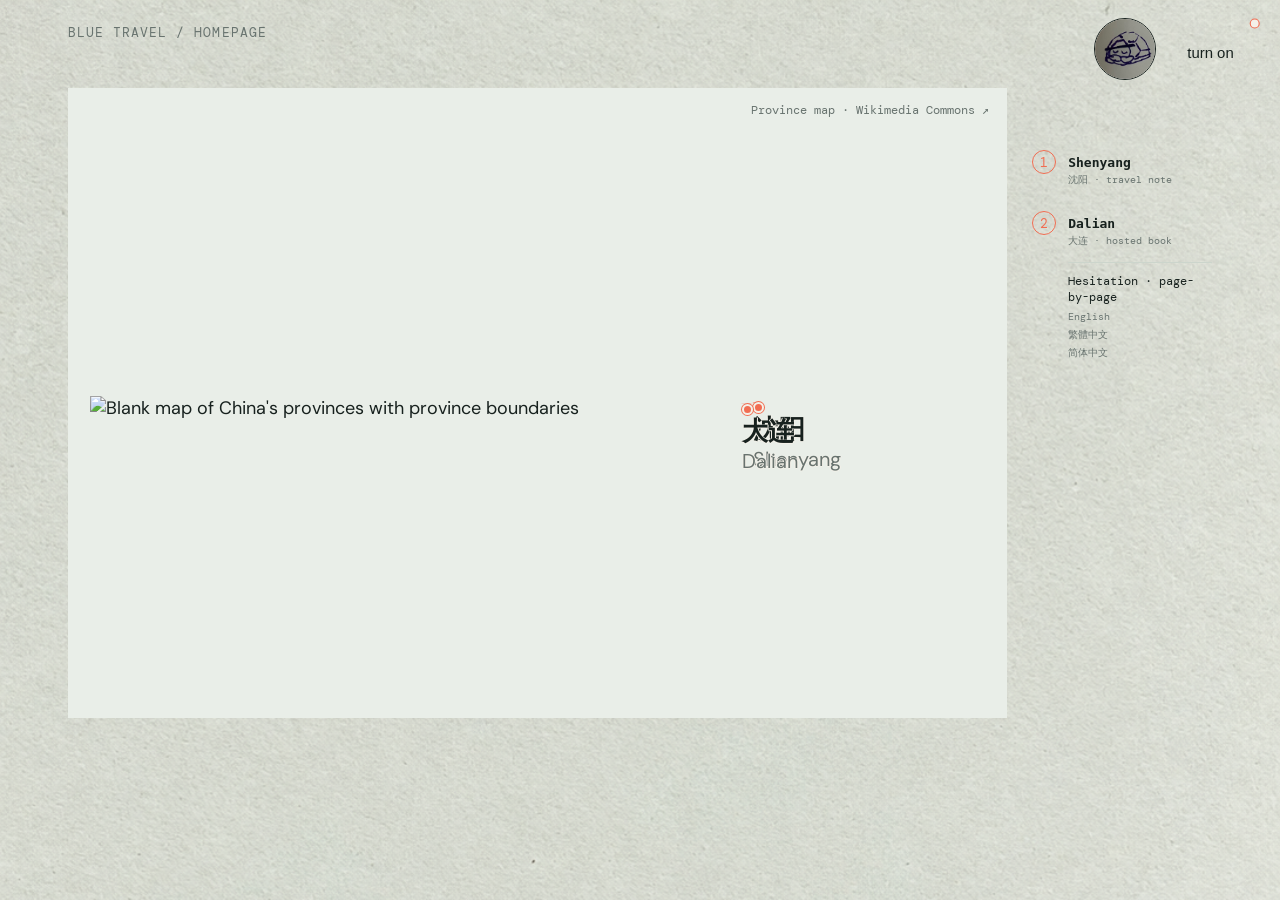
==== commit 6bb17182: "cxzb" ====
--- a/index.html
+++ b/index.html
@@ -78,10 +78,10 @@
                 <div class="footnote-date">
                   <a class="footnote-place" href="posts/2026-10-21-shenyang-dalian.md"><strong>Dalian</strong><small>大连 · hosted book</small></a>
                   <div class="footnote-book" aria-label="Hesitation editions">
-                    <span>Hesitation</span>
-                    <a href="extracted-book/english.md">English</a>
-                    <a href="extracted-book/chinese-traditional.md">繁體中文</a>
-                    <a href="extracted-book/chinese-simplified.md">简体中文</a>
+                    <a class="book-title" href="extracted-book/">Hesitation · page-by-page</a>
+                    <a href="extracted-book/?edition=english">English</a>
+                    <a href="extracted-book/?edition=traditional">繁體中文</a>
+                    <a href="extracted-book/?edition=simplified">简体中文</a>
                   </div>
                 </div>
               </div>
--- a/styles.css
+++ b/styles.css
@@ -69,6 +69,7 @@
 .footnote-place:hover,.footnote-book a:hover { color:var(--accent); }
 .footnote-book { display:grid; gap:4px; margin-top:13px; padding-top:10px; border-top:1px solid var(--line); color:var(--muted); font:10px/1.4 var(--mono); }
 .footnote-book span { color:var(--ink); font-size:12px; }
+.footnote-book .book-title { color:var(--ink); font-size:12px; }
 .footnote-book a { color:var(--muted); }
 .labels-hidden .city-label { opacity:0; visibility:hidden; }
 .city:hover .city-label b { color:var(--accent); }
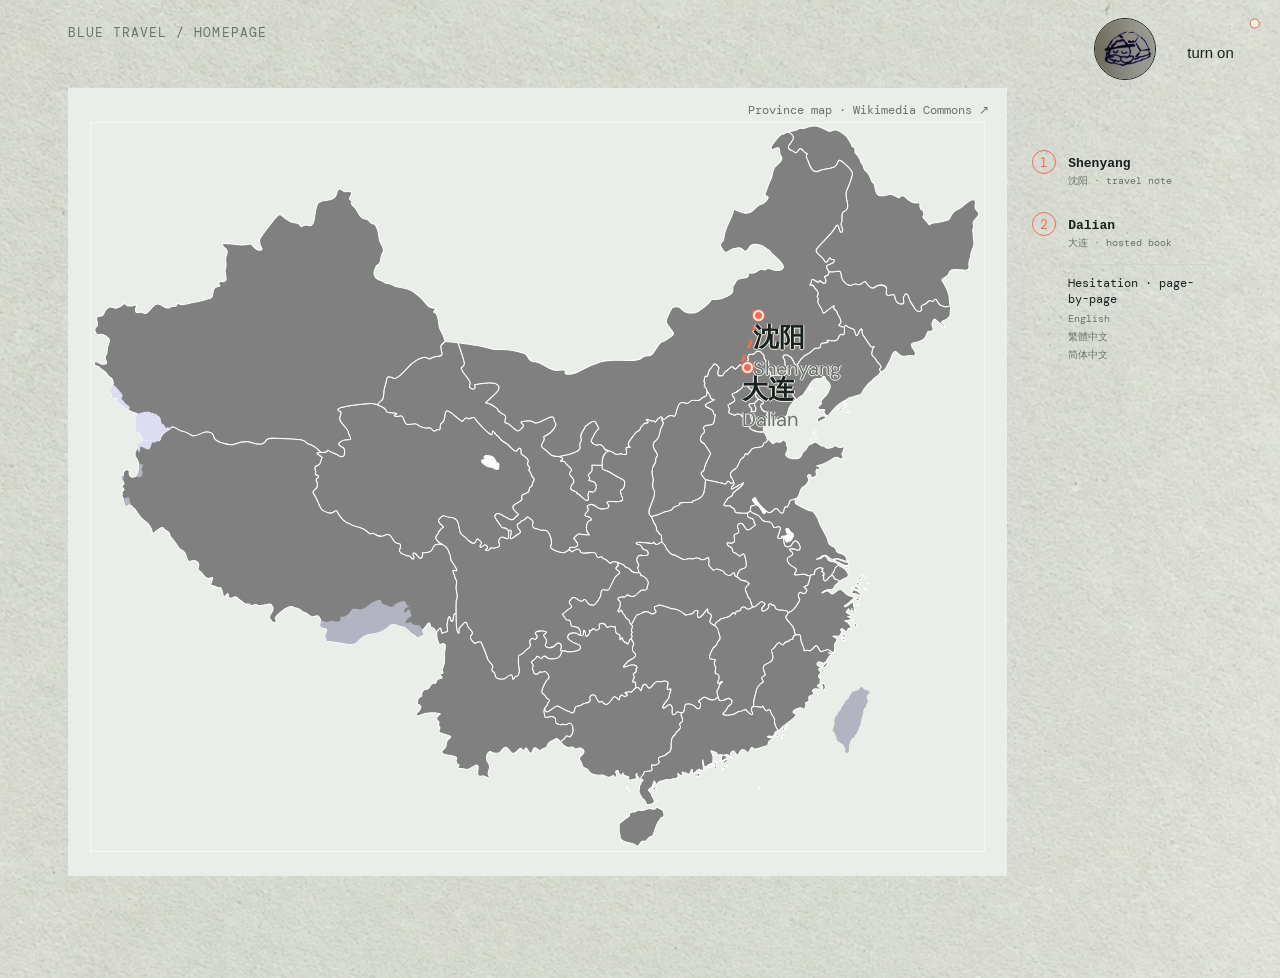
==== commit b31fbc2d: "more songs uploaded, stuff fixed vaguely" ====
--- a/index.html
+++ b/index.html
@@ -60,7 +60,7 @@
                 <p class="map-editor-help">Drag the map to move it. Drag a city label to move that marker.</p>
               </section>
               <div class="map-visual">
-                <img class="real-map" src="https://commons.wikimedia.org/wiki/Special:FilePath/China%20provinces%20blank.svg" alt="Blank map of China's provinces with province boundaries" />
+                <img class="real-map" src="assets/maps/china-provinces-with-names.svg" alt="Map of China's provinces with province boundaries" />
                 <svg class="route-overlay" viewBox="0 0 100 100" preserveAspectRatio="none" aria-hidden="true">
                   <path class="route-line" d="M74.1 25.8 Q72.7 28.5 72.8 32.8" />
                 </svg>
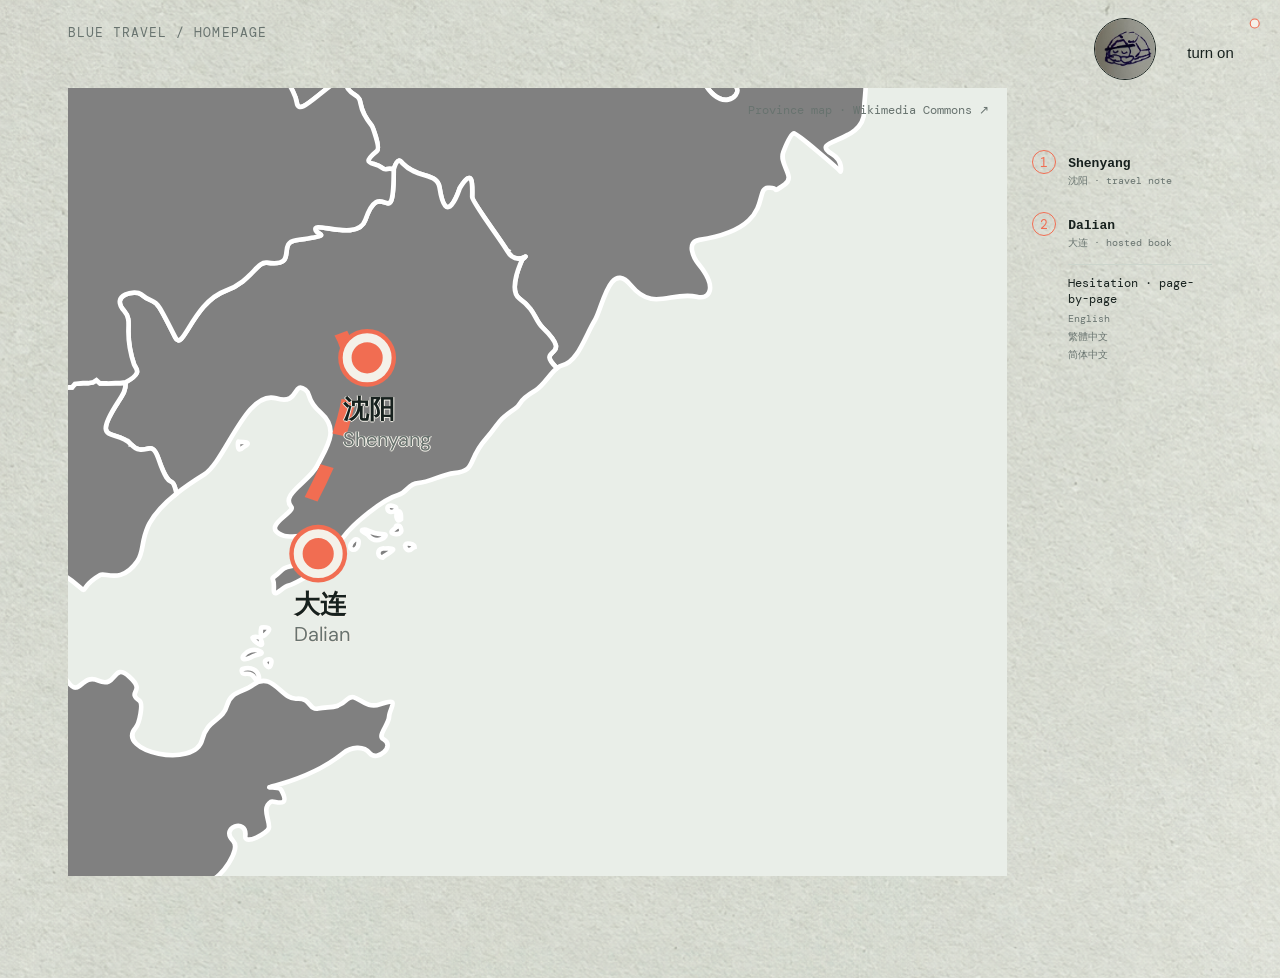
==== commit b878514e: "ok layout fixed fr this time" ====
--- a/index.html
+++ b/index.html
@@ -56,16 +56,17 @@
                 <div class="map-editor-actions">
                   <button type="button" data-map-reset>reset</button>
                   <button type="button" data-map-clear>clear saved layout</button>
+                  <button type="button" data-map-export>copy layout</button>
                 </div>
-                <p class="map-editor-help">Drag the map to move it. Drag a city label to move that marker.</p>
+                <p class="map-editor-help">Drag the map to move it. Drag a city label to move that marker. Copy the layout to publish it.</p>
               </section>
-              <div class="map-visual">
+              <div class="map-visual" data-map-default-x="-509.32" data-map-default-y="44.61" data-map-default-scale="4.45">
                 <img class="real-map" src="assets/maps/china-provinces-with-names.svg" alt="Map of China's provinces with province boundaries" />
                 <svg class="route-overlay" viewBox="0 0 100 100" preserveAspectRatio="none" aria-hidden="true">
-                  <path class="route-line" d="M74.1 25.8 Q72.7 28.5 72.8 32.8" />
+                  <path class="route-line" d="M82.94 33.13 Q84.07 35.93 81.8 39.12" />
                 </svg>
-                <a class="city city-shenyang" href="posts/2026-10-21-shenyang-dalian.md" aria-label="Read note about Shenyang to Dalian" data-map-x="74.1" data-map-y="25.8" data-map-marker="shenyang"><span class="city-label"><b>沈阳</b><small>Shenyang</small></span></a>
-                <a class="city city-dalian" href="posts/2026-10-21-shenyang-dalian.md" aria-label="Read note about Shenyang to Dalian" data-map-x="72.8" data-map-y="32.8" data-map-marker="dalian"><span class="city-label"><b>大连</b><small>Dalian</small></span></a>
+                <a class="city city-shenyang" href="posts/2026-10-21-shenyang-dalian.md" aria-label="Read note about Shenyang to Dalian" data-map-x="82.94" data-map-y="33.13" data-map-marker="shenyang"><span class="city-label"><b>沈阳</b><small>Shenyang</small></span></a>
+                <a class="city city-dalian" href="posts/2026-10-21-shenyang-dalian.md" aria-label="Read note about Shenyang to Dalian" data-map-x="81.8" data-map-y="39.12" data-map-marker="dalian"><span class="city-label"><b>大连</b><small>Dalian</small></span></a>
               </div>
             </div>
             <aside class="map-notes" aria-label="Map notes">
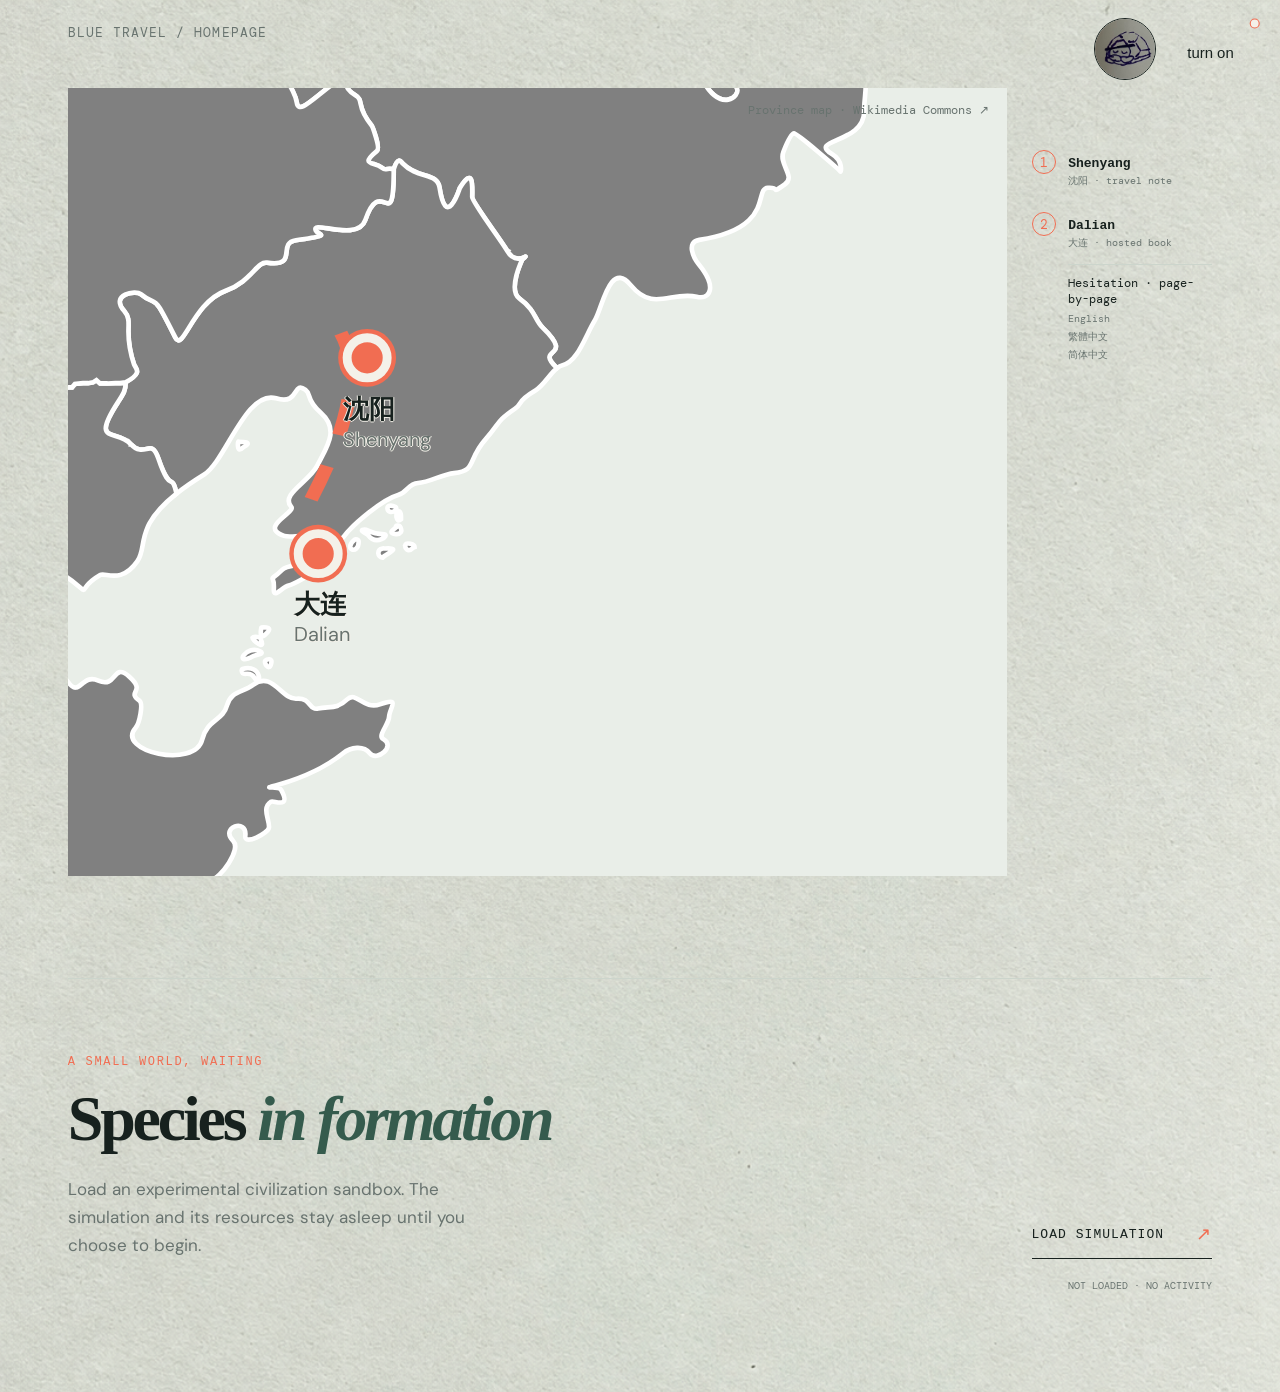
==== commit f55262c5: "minor tweaks" ====
--- a/index.html
+++ b/index.html
@@ -89,6 +89,17 @@
             </aside>
           </div>
         </section>
+        <section class="simulation-launcher" data-simulation-launcher aria-labelledby="simulation-title">
+          <div class="simulation-launcher-copy">
+            <p class="eyebrow">A small world, waiting</p>
+            <h2 id="simulation-title">Species <em>in formation</em></h2>
+            <p>Load an experimental civilization sandbox. The simulation and its resources stay asleep until you choose to begin.</p>
+          </div>
+          <button class="simulation-load-button" type="button" data-simulation-load>
+            <span>load simulation</span><span aria-hidden="true">↗</span>
+          </button>
+          <p class="simulation-load-status" data-simulation-status>not loaded · no activity</p>
+        </section>
       </main>
     </div>
     <script src="app.js"></script>
--- a/styles.css
+++ b/styles.css
@@ -57,8 +57,9 @@
 .hero { min-height:560px; display:flex; justify-content:space-between; align-items:center; padding:74px 8vw 94px 7vw; }.hero-copy { max-width:650px; }.eyebrow { margin:0 0 19px; color:var(--accent); font:500 12px var(--mono); letter-spacing:.14em; text-transform:uppercase; }.hero h1 { margin:0; font:600 clamp(60px,8.625vw,121px)/.96 var(--serif); letter-spacing:-.06em; }.hero h1 em,.about-section h2 em { color:var(--green); }.hero-intro { max-width:385px; margin:34px 0 25px; color:var(--muted); font-size:17px; line-height:1.65; }.text-link { font:500 13px var(--mono); letter-spacing:.08em; text-transform:uppercase; border-bottom:1px solid currentColor; padding-bottom:6px; }.text-link span { color:var(--accent); margin-left:9px; }.hero-aside { max-width:160px; align-self:flex-end; margin-bottom:20px; font:13px/1.6 var(--mono); color:var(--muted); }.hero-aside strong { color:var(--ink); font-weight:500; }.compass { width:59px; height:59px; border:1px solid var(--ink); border-radius:50%; display:grid; place-items:center; margin-bottom:22px; position:relative; color:var(--accent); }.compass:after { content:'↑'; position:absolute; bottom:-15px; left:25px; font-size:18px; }.tiny-rule { display:block; width:42px; border-top:1px solid var(--line); margin:23px 0; }.muted { color:var(--muted); }
 .map-section,.notes-section { border-top:1px solid var(--line); padding:68px 0 102px; }.map-only { border-top:0; padding-top:12px; }.section-heading { display:flex; justify-content:space-between; align-items:end; margin-bottom:33px; }.section-heading h2 { margin:0; font:600 clamp(36px,4.6vw,63px)/1 var(--serif); letter-spacing:-.045em; }.map-meta { color:var(--muted); font:13px var(--mono); margin-bottom:12px; }.map-meta-row { display:flex; align-items:center; justify-content:space-between; gap:16px; }.map-editor-toggle,.map-editor-actions button { border:1px solid var(--line); padding:6px 9px; color:var(--muted); background:transparent; font:12px var(--mono); cursor:pointer; text-transform:uppercase; }.map-editor-toggle:hover,.map-editor-actions button:hover { color:var(--accent); border-color:var(--accent); }.map-hint { color:#a0aaa3; }.legend-dot { display:inline-block; width:8px; height:8px; background:var(--accent); border-radius:50%; margin-right:8px; }.map-layout { display:grid; grid-template-columns:minmax(0,1fr) 180px; gap:25px; align-items:start; }.map-card { background:var(--panel); padding:20px 24px 13px; }.real-map-card { position:relative; padding:34px 22px 24px; min-height:70vh; display:grid; place-items:center; overflow:hidden; }.map-source { position:absolute; top:14px; right:18px; z-index:3; color:var(--muted); font:12px var(--mono); }.map-editor { position:absolute; z-index:4; top:42px; left:22px; width:min(340px, calc(100% - 44px)); padding:13px; border:1px solid var(--line); background:rgba(244,241,233,.96); box-shadow:0 8px 20px rgba(23,33,30,.08); font:12px var(--mono); }.map-editor-heading { display:flex; justify-content:space-between; gap:12px; margin-bottom:12px; }.map-editor-heading strong { font-weight:500; color:var(--ink); }.map-editor-heading span,.map-editor-help { color:var(--muted); }.map-editor-control { display:grid; grid-template-columns:auto 1fr auto; align-items:center; gap:9px; }.map-editor-control input { accent-color:var(--accent); width:100%; }.map-editor-control output { color:var(--accent); min-width:36px; text-align:right; }.map-editor-select { display:grid; grid-template-columns:100px 1fr; align-items:center; gap:9px; margin-top:9px; }.map-editor-select select { min-width:0; padding:3px 5px; border:1px solid var(--line); color:var(--ink); background:transparent; font:12px var(--mono); }.map-editor-actions { display:flex; gap:7px; margin-top:11px; }.map-editor-actions button { padding:4px 6px; font-size:10px; }.map-editor-help { margin:11px 0 0; line-height:1.45; }.map-visual { position:relative; width:min(100%, 1050px); transform:scale(1); transform-origin:var(--focus-x, 50%) var(--focus-y, 50%); transition:transform 1.8s cubic-bezier(.2,.75,.25,1); will-change:transform; }.map-visual.arrived { transform:scale(1.55); }.map-visual.has-local-layout { transform:translate3d(var(--map-offset-x, 0px), var(--map-offset-y, 0px), 0) scale(var(--map-scale, 1)); transition:transform .15s ease-out; }.map-visual.is-draggable { cursor:grab; touch-action:none; }.map-visual.is-dragging { cursor:grabbing; }.real-map { display:block; width:100%; height:auto; mix-blend-mode:multiply; pointer-events:none; }.route-overlay { position:absolute; inset:0; width:100%; height:100%; overflow:visible; pointer-events:none; }.route-overlay a { pointer-events:auto; }.route-line { fill:none; stroke:var(--accent); stroke-width:.35; stroke-dasharray:1.1 1; }.route-number { fill:var(--paper); stroke:var(--accent); stroke-width:.35; }.route-overlay text { fill:var(--accent); font:3.5px var(--mono); text-anchor:middle; }.city { position:absolute; z-index:2; display:flex; flex-direction:column; color:var(--ink); font:26px var(--sans); line-height:1.05; text-shadow:0 1px 0 var(--paper), 1px 0 var(--paper), -1px 0 var(--paper); }.city:before { content:''; width:7px; height:7px; margin-bottom:3px; background:var(--accent); border:2px solid var(--paper); border-radius:50%; box-shadow:0 0 0 1px var(--accent); }.city-label b { font-family:var(--city-chinese-font, var(--sans)); }.city small { margin-top:3px; color:var(--muted); font:20px var(--city-english-font, var(--mono)); }.city-shenyang { left:74.1%; top:25.8%; }.city-dalian { left:72.8%; top:32.8%; }.map-card.is-editing .city { cursor:grab; user-select:none; touch-action:none; }.map-card.is-editing .city.is-dragging { cursor:grabbing; }.map-notes { padding-top:62px; }.footnote { display:flex; gap:12px; align-items:flex-start; color:var(--ink); }.footnote-number { display:grid; place-items:center; width:24px; height:24px; border:1px solid var(--accent); border-radius:50%; color:var(--accent); font:13px var(--mono); }.footnote-date { padding-top:4px; color:var(--ink); font:13px var(--mono); line-height:1.45; }.footnote-date small { color:var(--muted); font-size:10px; }
 .notes-section { padding-bottom:120px; }.post-grid { display:grid; grid-template-columns:repeat(3,1fr); gap:17px; }.post-card { min-height:260px; padding:24px; border:1px solid var(--line); display:flex; flex-direction:column; justify-content:space-between; transition:background .2s, transform .2s; }.post-card:hover { background:#eaf0e9; transform:translateY(-4px); }.post-card .post-tag { color:var(--accent); font:12px var(--mono); text-transform:uppercase; letter-spacing:.08em; }.post-card h3 { margin:18px 0 8px; font:600 31px/1.08 var(--serif); }.post-card p { color:var(--muted); font-size:15px; line-height:1.55; }.post-card footer { color:var(--muted); font:12px var(--mono); }.loading { color:var(--muted); }.about-section { border-top:1px solid var(--line); padding:70px 0 100px; }.about-grid { display:grid; grid-template-columns:1fr 1fr; gap:15%; align-items:start; }.about-section h2 { margin:0; font:600 clamp(44px,5.75vw,78px)/1 var(--serif); letter-spacing:-.05em; }.about-grid > p { max-width:320px; margin:0; color:var(--muted); font-size:17px; line-height:1.8; }.site-footer { border-top:1px solid var(--line); display:flex; justify-content:space-between; padding:24px 0 34px; color:var(--muted); font:12px var(--mono); letter-spacing:.05em; text-transform:uppercase; }
+.simulation-launcher { display:grid; grid-template-columns:minmax(0,1fr) auto; gap:20px 40px; align-items:end; border-top:1px solid var(--line); padding:76px 0 100px; }.simulation-launcher-copy { max-width:580px; }.simulation-launcher h2 { margin:0; font:600 clamp(42px,5vw,72px)/.98 var(--serif); letter-spacing:-.05em; }.simulation-launcher h2 em { color:var(--green); }.simulation-launcher-copy > p:last-child { max-width:430px; margin:24px 0 0; color:var(--muted); font-size:17px; line-height:1.65; }.simulation-load-button { display:flex; align-items:center; gap:32px; padding:13px 0; color:var(--ink); background:transparent; border:0; border-bottom:1px solid var(--ink); font:500 13px var(--mono); letter-spacing:.08em; text-transform:uppercase; cursor:pointer; }.simulation-load-button span:last-child { color:var(--accent); font-size:18px; }.simulation-load-button:hover,.simulation-load-button:focus-visible { color:var(--accent); border-color:var(--accent); }.simulation-load-button:disabled { opacity:.65; cursor:wait; }.simulation-load-status { grid-column:2; margin:0; color:var(--muted); font:10px var(--mono); text-align:right; text-transform:uppercase; }
 .note-content { max-width:720px; padding:90px 0 140px; }.note-content h1 { max-width:660px; margin:0 0 42px; font:600 clamp(55px,9.2vw,120px)/.96 var(--serif); letter-spacing:-.06em; }.note-content p:not(.eyebrow) { max-width:520px; margin:0 0 22px; color:var(--muted); font-size:18px; line-height:1.8; }
-@media (max-width:700px) { .site-shell { padding:0 20px; }.site-header { height:52px; }.header-stamp { font-size:10px; }.map-section,.notes-section { padding:34px 0 55px; }.section-heading { align-items:start; flex-direction:column; gap:20px; }.map-layout { grid-template-columns:1fr; }.map-card { padding:12px 9px 4px; }.real-map-card { min-height:55vh; padding:30px 8px 12px; }.map-source { top:10px; right:10px; font-size:9px; }.map-notes { padding:15px 0 0; }.map-visual.arrived { transform:scale(1.4); }.map-toolbar { padding:4px 5px; }.map-note { border-left:0; border-top:1px solid var(--line); margin-top:28px; padding:23px 0; min-height:0; }.post-grid { grid-template-columns:1fr; }.about-grid { grid-template-columns:1fr; gap:30px; }.site-footer { gap:13px; flex-wrap:wrap; font-size:10px; }.radio-console { top:10px; right:12px; transform:scale(.96); transform-origin:top right; }.radio-turtle { top:13px; right:102px; width:54px; height:54px; }.radio-debug { top:74px; right:12px; }.radio-debug-next { top:74px; right:56px; }.radio-debug-output { top:94px; right:12px; max-width:calc(100vw - 24px); } }
+@media (max-width:700px) { .site-shell { padding:0 20px; }.site-header { height:52px; }.header-stamp { font-size:10px; }.map-section,.notes-section { padding:34px 0 55px; }.section-heading { align-items:start; flex-direction:column; gap:20px; }.map-layout { grid-template-columns:1fr; }.map-card { padding:12px 9px 4px; }.real-map-card { min-height:55vh; padding:30px 8px 12px; }.map-source { top:10px; right:10px; font-size:9px; }.map-notes { padding:15px 0 0; }.map-visual.arrived { transform:scale(1.4); }.map-toolbar { padding:4px 5px; }.map-note { border-left:0; border-top:1px solid var(--line); margin-top:28px; padding:23px 0; min-height:0; }.post-grid { grid-template-columns:1fr; }.about-grid { grid-template-columns:1fr; gap:30px; }.site-footer { gap:13px; flex-wrap:wrap; font-size:10px; }.simulation-launcher { grid-template-columns:1fr; padding:50px 0 65px; }.simulation-load-status { grid-column:1; text-align:left; }.radio-console { top:10px; right:12px; transform:scale(.96); transform-origin:top right; }.radio-turtle { top:13px; right:102px; width:54px; height:54px; }.radio-debug { top:74px; right:12px; }.radio-debug-next { top:74px; right:56px; }.radio-debug-output { top:94px; right:12px; max-width:calc(100vw - 24px); } }
 @media (prefers-reduced-motion: reduce) { .map-visual { transition:none; }.map-visual.arrived { transform:none; }.map-visual.has-local-layout { transform:translate3d(var(--map-offset-x, 0px), var(--map-offset-y, 0px), 0) scale(var(--map-scale, 1)); }.radio-console.is-live .radio-paper,.radio-console.is-live .radio-drawing { animation:none; }.radio-console.is-live .radio-paper-1,.radio-console.is-live .radio-drawing-1 { opacity:1; }.radio-turtle img { animation:none; } }
 
 .city-label { display:flex; flex-direction:column; transform:scale(var(--city-label-scale, 1)); transform-origin:top left; transition:transform .15s ease-out, opacity .15s ease-out; }
